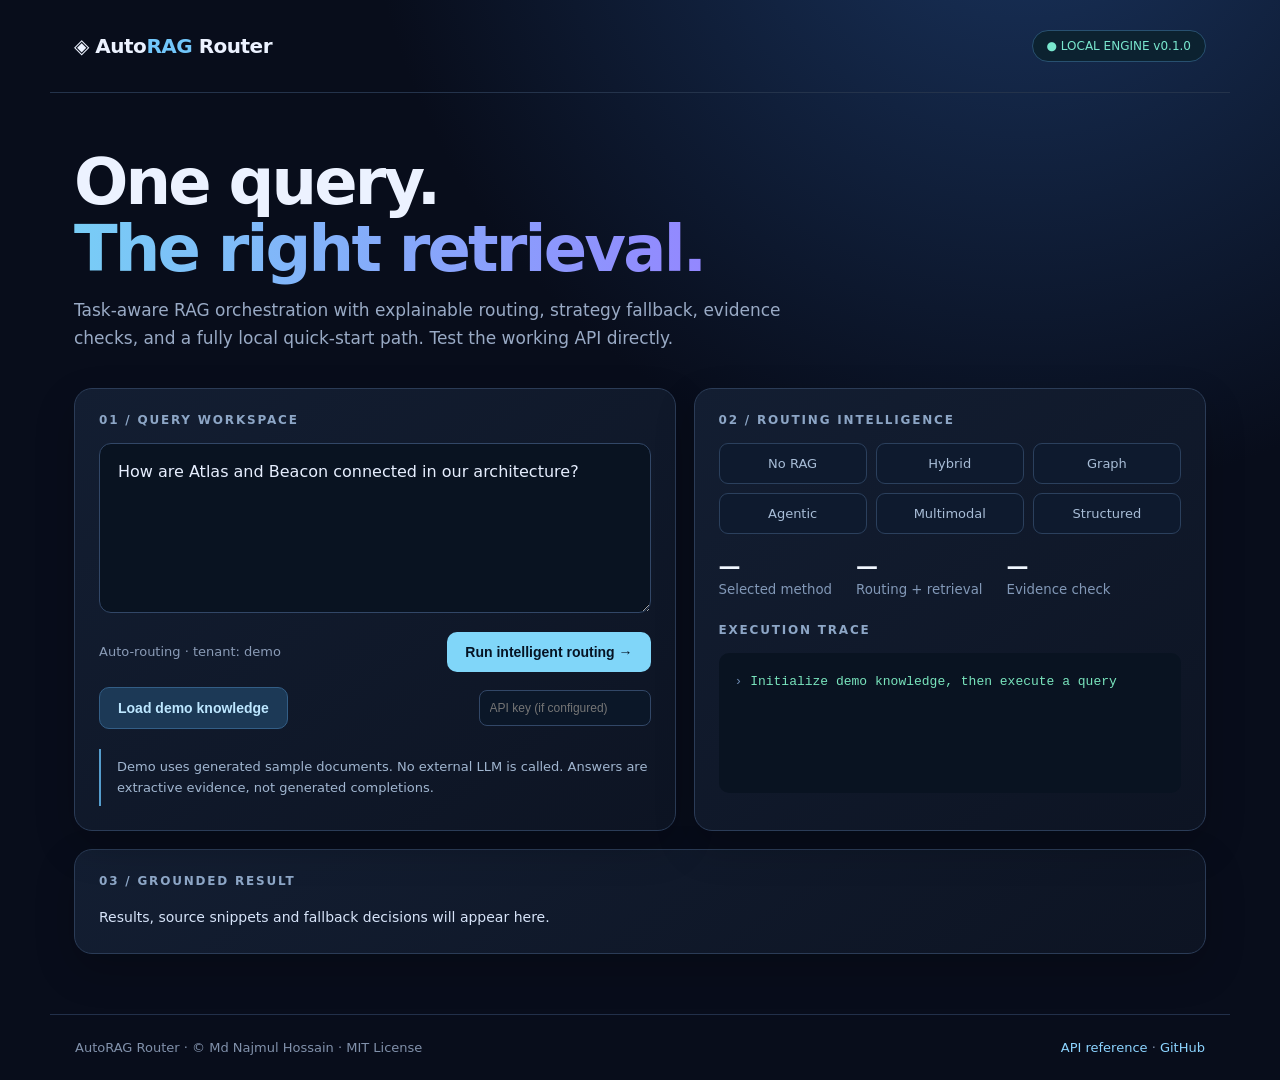
==== autorag/static/index.html @ fd1648e6 "feat: release tested AutoRAG Router v0.1.0 with dashboard, routing, CI and docs" ====
<!doctype html>
<html lang="en"><head><meta charset="utf-8"><meta name="viewport" content="width=device-width,initial-scale=1"><title>AutoRAG Router · Control Center</title>
<style>
:root{color-scheme:dark;font-family:Inter,ui-sans-serif,system-ui,Arial;color:#ecf2ff;background:#080d1b}*{box-sizing:border-box}body{margin:0;background:radial-gradient(circle at 80% -15%,#1a3560 0%,#080d1b 41%);min-height:100vh}header{max-width:1180px;margin:auto;display:flex;justify-content:space-between;align-items:center;padding:30px 24px;border-bottom:1px solid #24334b}.brand{font-weight:800;font-size:20px;letter-spacing:-.5px}.brand span{color:#72c7fb}.pill{padding:8px 14px;border:1px solid #285070;border-radius:30px;color:#79e7ce;font-size:12px;background:#0c2230}.shell{max-width:1180px;margin:56px auto;padding:0 24px}h1{font-size:clamp(36px,5vw,64px);letter-spacing:-2.8px;margin:0 0 14px;line-height:1.05}.grad{background:linear-gradient(90deg,#78cdf6,#9387ff);-webkit-background-clip:text;color:transparent}.subtitle{font-size:17px;line-height:1.6;color:#99aac5;max-width:730px;margin:0 0 36px}.grid{display:grid;grid-template-columns:1.08fr .92fr;gap:18px}.panel{background:linear-gradient(145deg,#131e32,#0d1423);border:1px solid #2b3c57;border-radius:18px;padding:24px;box-shadow:0 16px 40px #0003}.label{font-size:12px;letter-spacing:1.8px;text-transform:uppercase;color:#8da6c6;font-weight:750;margin:0 0 16px}textarea{width:100%;min-height:170px;border:1px solid #324767;border-radius:12px;background:#091321;color:#e7efff;padding:18px;font:inherit;font-size:16px;resize:vertical;outline:none}textarea:focus{border-color:#68b8ff}button{cursor:pointer;border:0;border-radius:10px;padding:12px 18px;color:#051323;background:#80d6f9;font-weight:750;font-size:14px;transition:transform .15s}button:hover{transform:translateY(-2px)}button:disabled{opacity:.5;cursor:wait}.row{display:flex;justify-content:space-between;align-items:center;gap:10px;margin-top:15px;flex-wrap:wrap}.muted{color:#8a9bb6;font-size:13px}.strategy{display:grid;grid-template-columns:repeat(3,minmax(0,1fr));gap:9px;margin-top:14px}.chip{border:1px solid #2b405d;border-radius:9px;text-align:center;padding:12px 5px;font-size:13px;color:#a8bdd7;background:#0e1a2e}.chip.active{border-color:#75dbfb;color:#aeeaff;box-shadow:0 0 24px #70d3fb20;background:#163553}.trace{min-height:140px;border-radius:10px;background:#091321;padding:16px;font:13px ui-monospace,SFMono-Regular,monospace;line-height:2;color:#79e4bd;overflow-wrap:anywhere}.trace div:before{content:'› ';color:#6c89b0}.answer{margin-top:18px;white-space:pre-wrap;line-height:1.6;font-size:14px;color:#d7e4f9}.meta{margin-top:20px;display:flex;gap:24px;flex-wrap:wrap}.metric strong{display:block;color:#f1f7ff;font-size:22px}.metric small{color:#8298b7}.notice{margin-top:20px;border-left:2px solid #559dcd;padding:8px 0 8px 16px;font-size:13px;line-height:1.6;color:#a1b6d0}footer{max-width:1180px;margin:60px auto 0;padding:25px;color:#8191ab;font-size:13px;border-top:1px solid #22304a;display:flex;justify-content:space-between;flex-wrap:wrap;gap:10px}a{color:#8cd4ff;text-decoration:none}input{background:#0b1728;color:#e3eeff;border:1px solid #324767;border-radius:8px;padding:10px;font-size:12px;min-width:155px}@media(max-width:760px){.grid{grid-template-columns:1fr}.strategy{grid-template-columns:repeat(2,1fr)}header{padding-top:20px}.shell{margin-top:35px}}
</style></head><body><header><div class="brand">◈ Auto<span>RAG</span> Router</div><div class="pill">● LOCAL ENGINE v0.1.0</div></header>
<main class="shell"><h1>One query.<br><span class="grad">The right retrieval.</span></h1><p class="subtitle">Task-aware RAG orchestration with explainable routing, strategy fallback, evidence checks, and a fully local quick-start path. Test the working API directly.</p>
<div class="grid"><section class="panel"><p class="label">01 / Query workspace</p><textarea id="query">How are Atlas and Beacon connected in our architecture?</textarea><div class="row"><span class="muted">Auto-routing · tenant: demo</span><button id="run">Run intelligent routing →</button></div><div class="row"><button id="seed" style="background:#1c3956;color:#bde7ff;border:1px solid #335e86">Load demo knowledge</button><input type="password" id="key" placeholder="API key (if configured)" aria-label="API key"></div><div class="notice">Demo uses generated sample documents. No external LLM is called. Answers are extractive evidence, not generated completions.</div></section>
<section class="panel"><p class="label">02 / Routing intelligence</p><div class="strategy" id="strategies"><div class="chip">No RAG</div><div class="chip">Hybrid</div><div class="chip">Graph</div><div class="chip">Agentic</div><div class="chip">Multimodal</div><div class="chip">Structured</div></div><div class="meta"><div class="metric"><strong id="method">—</strong><small>Selected method</small></div><div class="metric"><strong id="latency">—</strong><small>Routing + retrieval</small></div><div class="metric"><strong id="evidence">—</strong><small>Evidence check</small></div></div><p class="label" style="margin-top:25px">Execution trace</p><div class="trace" id="trace"><div>Initialize demo knowledge, then execute a query</div></div></section></div><section class="panel" style="margin-top:18px"><p class="label">03 / Grounded result</p><div class="answer" id="answer">Results, source snippets and fallback decisions will appear here.</div></section></main>
<footer><span>AutoRAG Router · © Md Najmul Hossain · MIT License</span><span><a href="/docs">API reference</a> · <a href="https://github.com/hossain0707/AutoRAG-Router">GitHub</a></span></footer>
<script>
const $=x=>document.getElementById(x);const samples=[{id:'a1',tenant_id:'demo',title:'Atlas service',text:'Atlas is the ingestion and normalization service. Atlas sends normalized records to Beacon for indexing.',entities:['Atlas','Beacon'],source:'demo://architecture/atlas'},{id:'a2',tenant_id:'demo',title:'Beacon retrieval',text:'Beacon indexes Atlas records for downstream search. Beacon connects with Compass for retrieval orchestration.',entities:['Atlas','Beacon','Compass'],source:'demo://architecture/beacon'},{id:'a3',tenant_id:'demo',title:'Customer policy',text:'Employees have twenty days of annual leave. Remote work needs manager approval.',source:'demo://policy/leave'},{id:'a4',tenant_id:'demo',title:'Sales table',text:'Quarter one revenue was 200000 USD and quarter two revenue was 250000 USD.',kind:'table',metadata:{year:2026},source:'demo://reports/revenue'},{id:'a5',tenant_id:'demo',title:'System diagram caption',kind:'image_caption',text:'Diagram of Atlas flowing to Beacon and Compass with a verification stage.',source:'demo://diagrams/topology'}];
async function send(path,body){let k=$('key').value;const r=await fetch(path,{method:'POST',headers:{'Content-Type':'application/json',...(k?{'x-api-key':k}:{})},body:JSON.stringify(body)});if(!r.ok)throw new Error('HTTP '+r.status+': '+(await r.text()).slice(0,250));return r.json()}
$('seed').onclick=async()=>{try{const r=await send('/v1/documents',{documents:samples});$('trace').textContent=`Stored ${r.stored} sample documents in demo tenant`; }catch(e){$('trace').textContent=e.message}};
$('run').onclick=async()=>{const b=$('run');b.disabled=true;b.textContent='Routing…';try{const r=await send('/v1/query',{query:$('query').value,tenant_id:'demo'});$('method').textContent=r.decision.primary;$('latency').textContent=r.latency_ms+' ms';$('evidence').textContent=r.grounded?'PASS':'LOW';$('trace').replaceChildren(...r.trace.map(x=>{const d=document.createElement('div');d.textContent=x;return d}));$('answer').textContent=r.answer+'\n\n'+r.hits.map(h=>'['+h.document_id+'] '+h.title+' · '+h.method).join('\n');document.querySelectorAll('.chip').forEach((x,i)=>x.classList.toggle('active',['no_rag','hybrid','graph','agentic','multimodal','structured'][i]===r.decision.primary));}catch(e){$('answer').textContent=e.message;}finally{b.disabled=false;b.textContent='Run intelligent routing →'}};
</script></body></html>
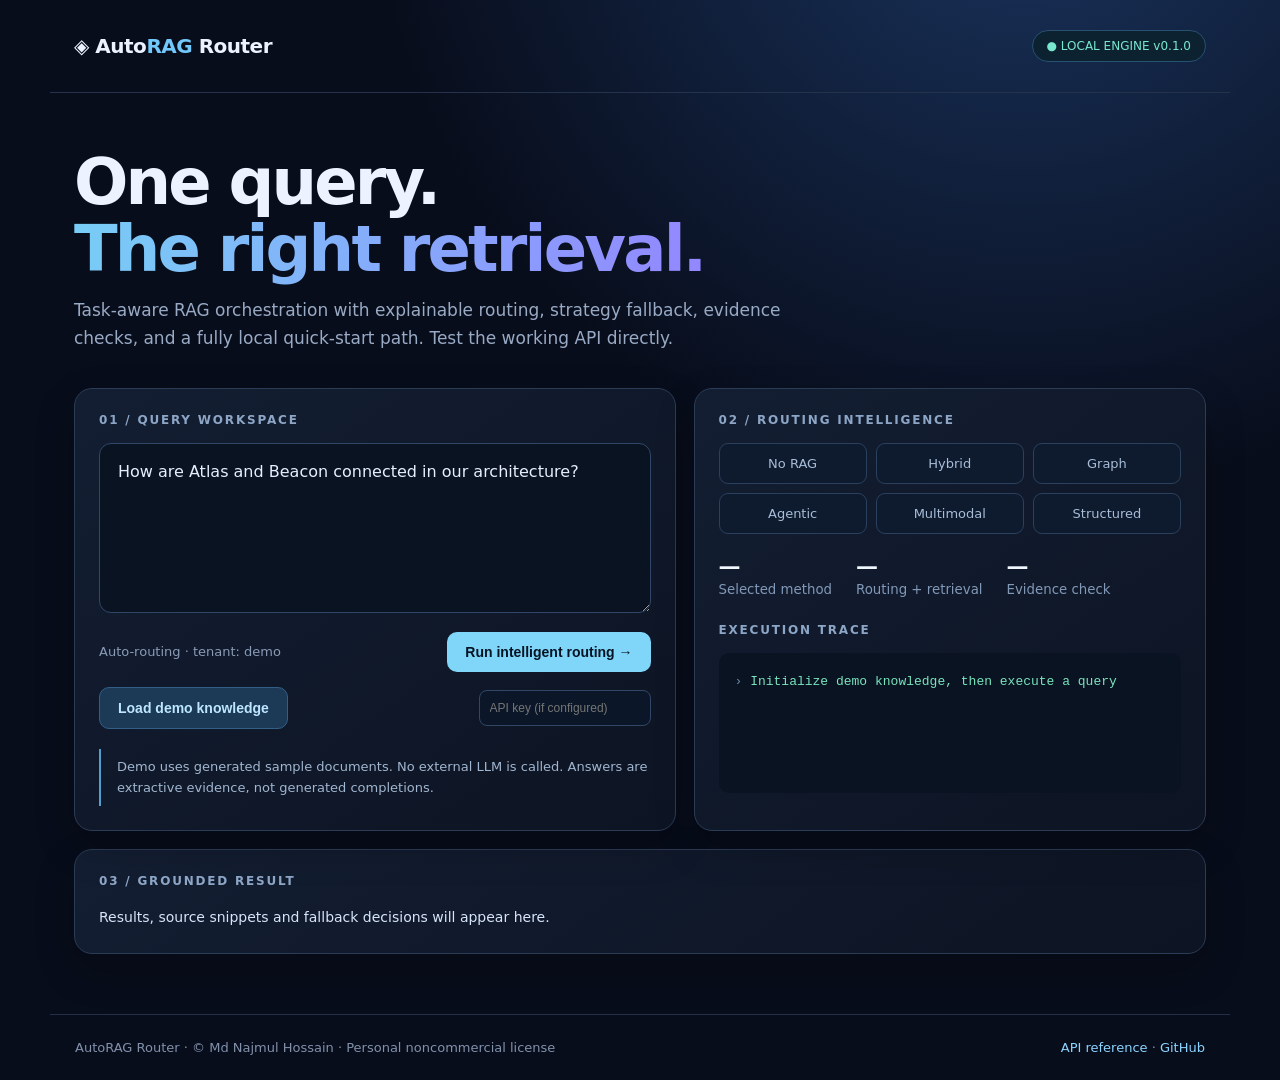
==== commit a388469b: "docs: launch real interactive routing lab and adopt personal noncommercial license" ====
--- a/autorag/static/index.html
+++ b/autorag/static/index.html
@@ -6,7 +6,7 @@
 <main class="shell"><h1>One query.<br><span class="grad">The right retrieval.</span></h1><p class="subtitle">Task-aware RAG orchestration with explainable routing, strategy fallback, evidence checks, and a fully local quick-start path. Test the working API directly.</p>
 <div class="grid"><section class="panel"><p class="label">01 / Query workspace</p><textarea id="query">How are Atlas and Beacon connected in our architecture?</textarea><div class="row"><span class="muted">Auto-routing · tenant: demo</span><button id="run">Run intelligent routing →</button></div><div class="row"><button id="seed" style="background:#1c3956;color:#bde7ff;border:1px solid #335e86">Load demo knowledge</button><input type="password" id="key" placeholder="API key (if configured)" aria-label="API key"></div><div class="notice">Demo uses generated sample documents. No external LLM is called. Answers are extractive evidence, not generated completions.</div></section>
 <section class="panel"><p class="label">02 / Routing intelligence</p><div class="strategy" id="strategies"><div class="chip">No RAG</div><div class="chip">Hybrid</div><div class="chip">Graph</div><div class="chip">Agentic</div><div class="chip">Multimodal</div><div class="chip">Structured</div></div><div class="meta"><div class="metric"><strong id="method">—</strong><small>Selected method</small></div><div class="metric"><strong id="latency">—</strong><small>Routing + retrieval</small></div><div class="metric"><strong id="evidence">—</strong><small>Evidence check</small></div></div><p class="label" style="margin-top:25px">Execution trace</p><div class="trace" id="trace"><div>Initialize demo knowledge, then execute a query</div></div></section></div><section class="panel" style="margin-top:18px"><p class="label">03 / Grounded result</p><div class="answer" id="answer">Results, source snippets and fallback decisions will appear here.</div></section></main>
-<footer><span>AutoRAG Router · © Md Najmul Hossain · MIT License</span><span><a href="/docs">API reference</a> · <a href="https://github.com/hossain0707/AutoRAG-Router">GitHub</a></span></footer>
+<footer><span>AutoRAG Router · © Md Najmul Hossain · Personal noncommercial license</span><span><a href="/docs">API reference</a> · <a href="https://github.com/hossain0707/AutoRAG-Router">GitHub</a></span></footer>
 <script>
 const $=x=>document.getElementById(x);const samples=[{id:'a1',tenant_id:'demo',title:'Atlas service',text:'Atlas is the ingestion and normalization service. Atlas sends normalized records to Beacon for indexing.',entities:['Atlas','Beacon'],source:'demo://architecture/atlas'},{id:'a2',tenant_id:'demo',title:'Beacon retrieval',text:'Beacon indexes Atlas records for downstream search. Beacon connects with Compass for retrieval orchestration.',entities:['Atlas','Beacon','Compass'],source:'demo://architecture/beacon'},{id:'a3',tenant_id:'demo',title:'Customer policy',text:'Employees have twenty days of annual leave. Remote work needs manager approval.',source:'demo://policy/leave'},{id:'a4',tenant_id:'demo',title:'Sales table',text:'Quarter one revenue was 200000 USD and quarter two revenue was 250000 USD.',kind:'table',metadata:{year:2026},source:'demo://reports/revenue'},{id:'a5',tenant_id:'demo',title:'System diagram caption',kind:'image_caption',text:'Diagram of Atlas flowing to Beacon and Compass with a verification stage.',source:'demo://diagrams/topology'}];
 async function send(path,body){let k=$('key').value;const r=await fetch(path,{method:'POST',headers:{'Content-Type':'application/json',...(k?{'x-api-key':k}:{})},body:JSON.stringify(body)});if(!r.ok)throw new Error('HTTP '+r.status+': '+(await r.text()).slice(0,250));return r.json()}
